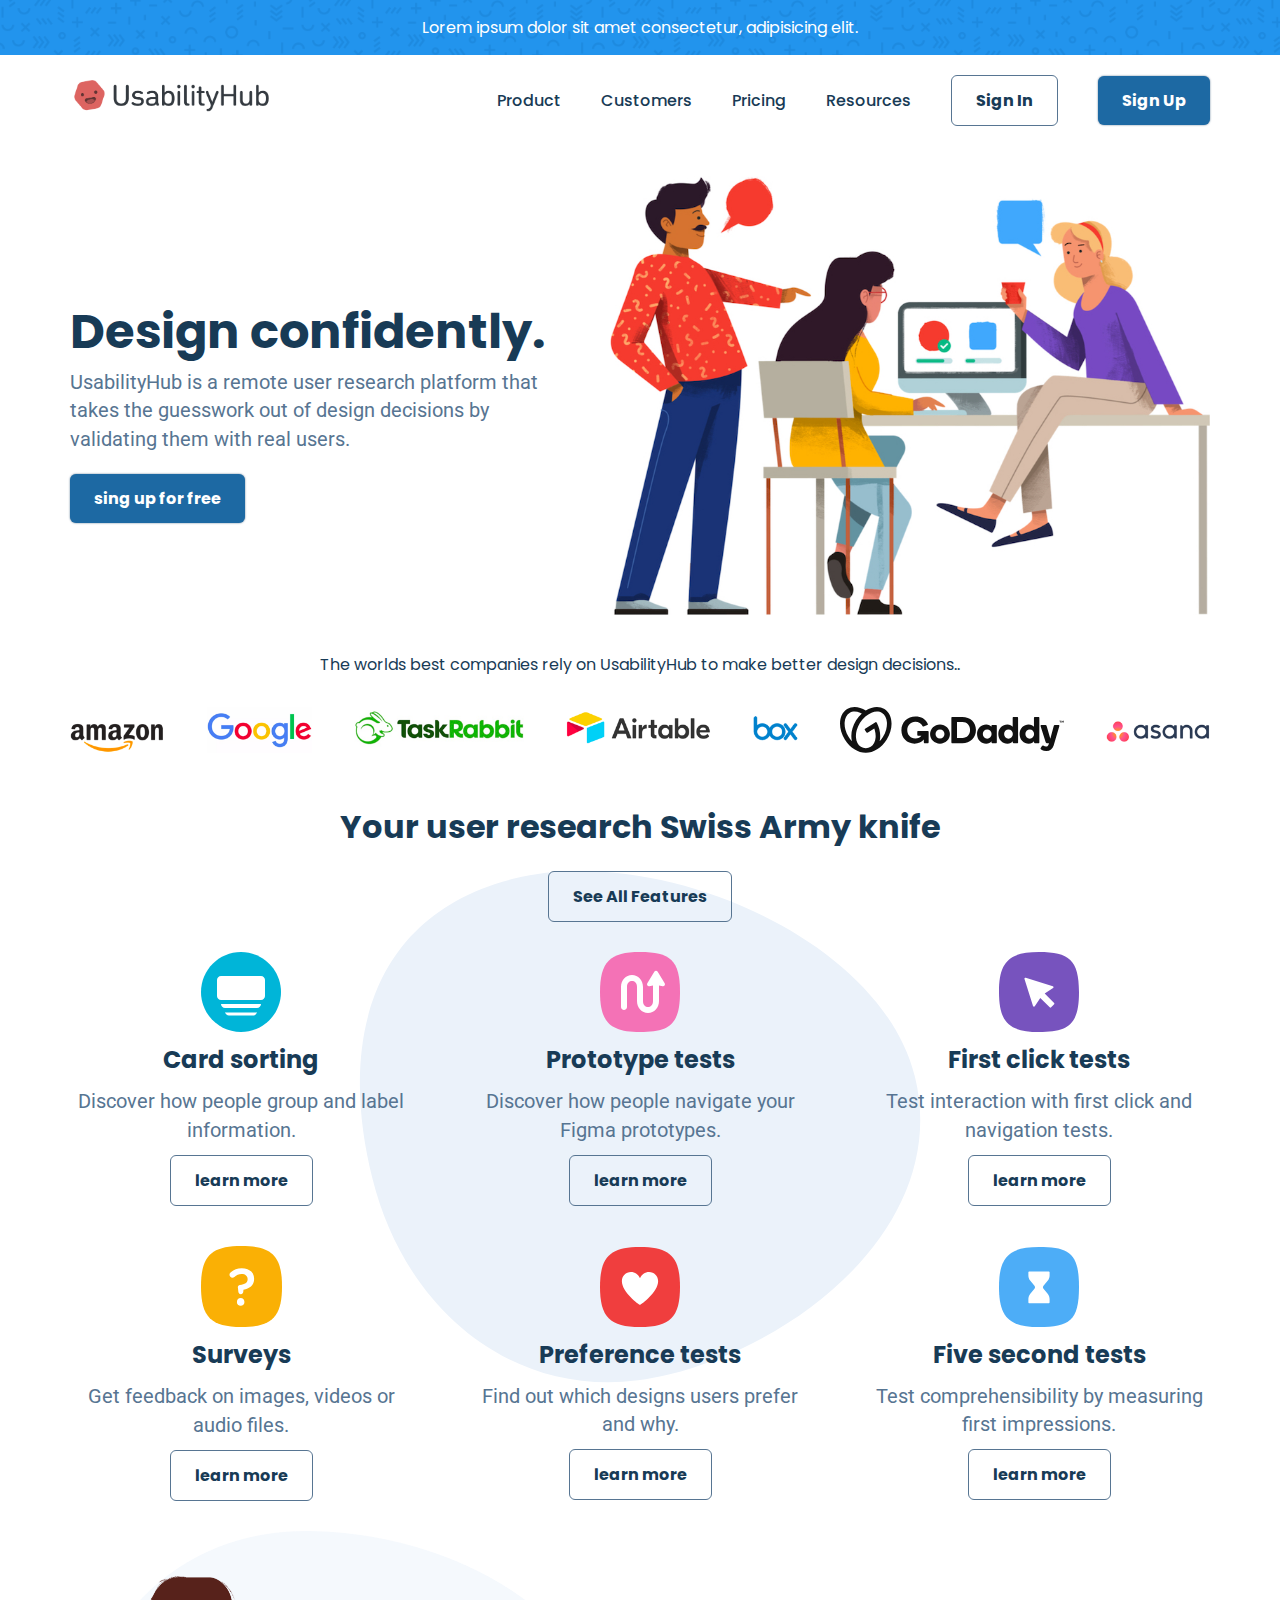
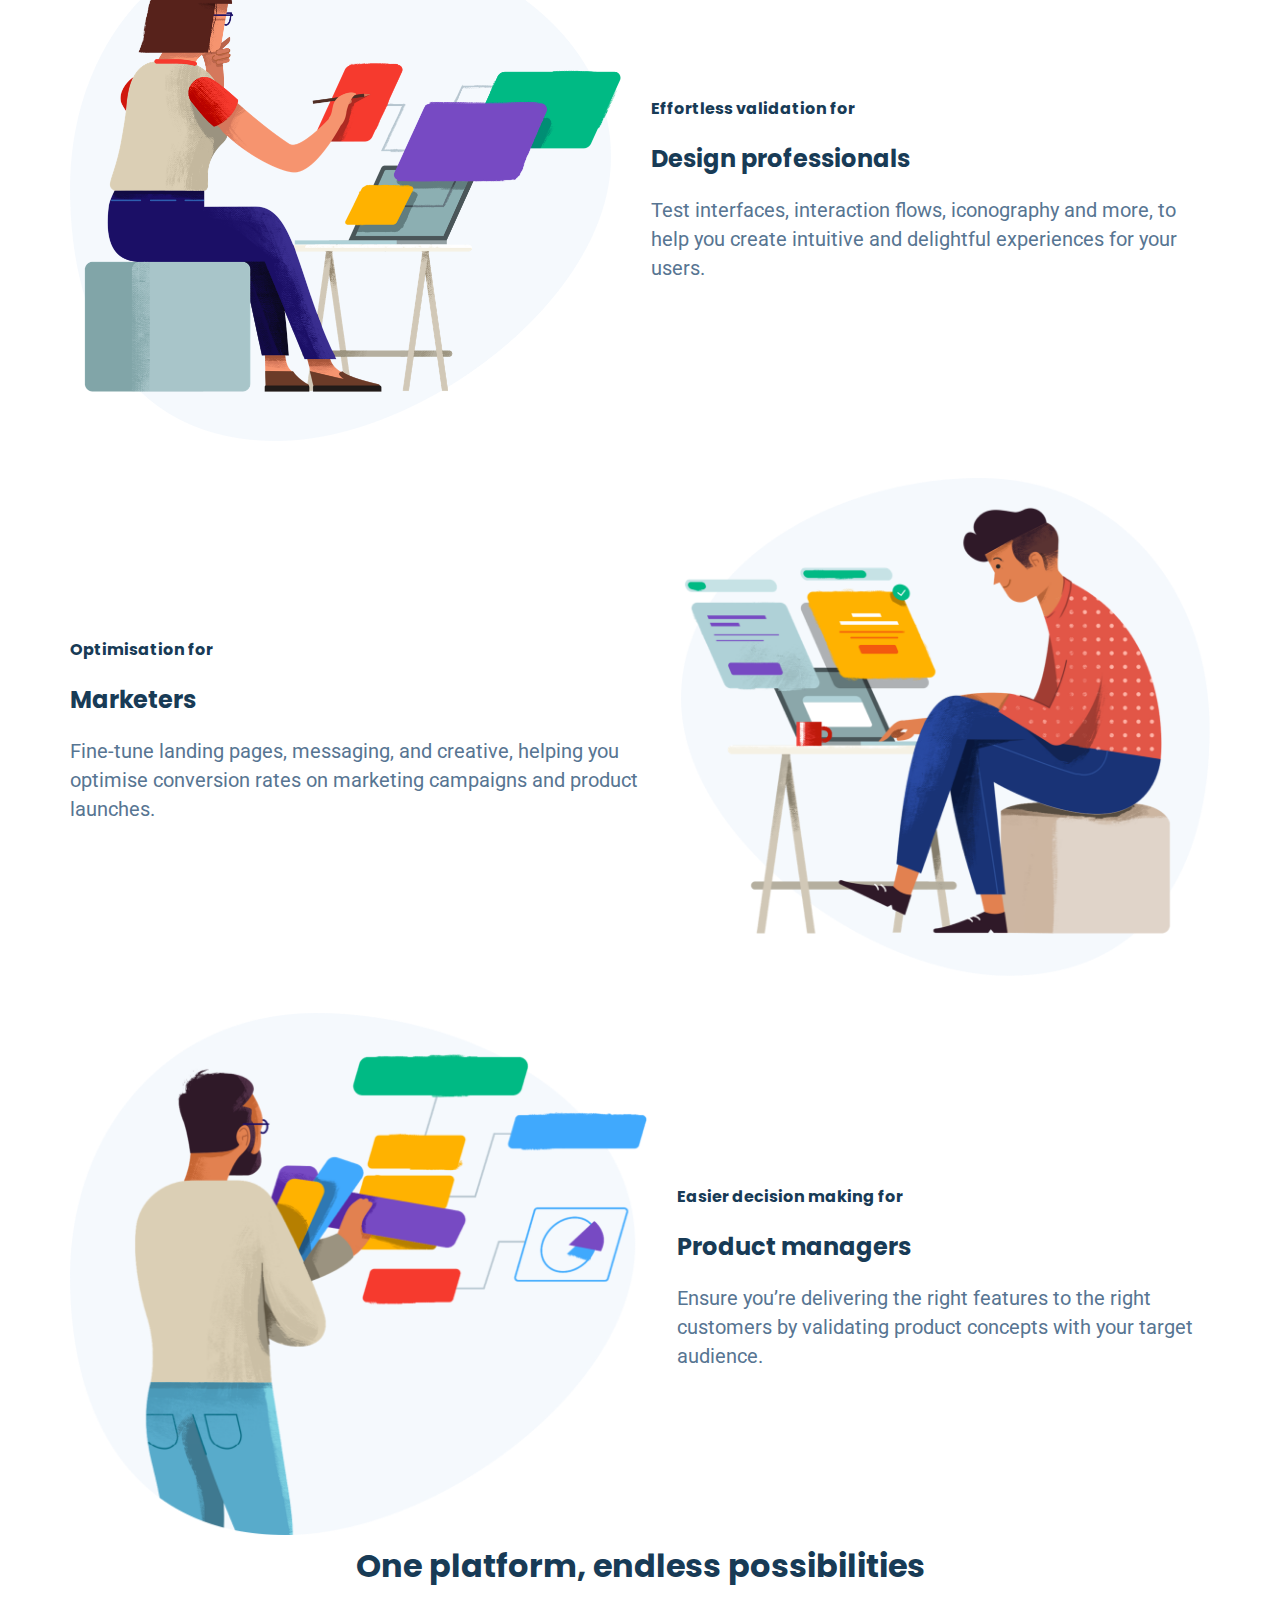
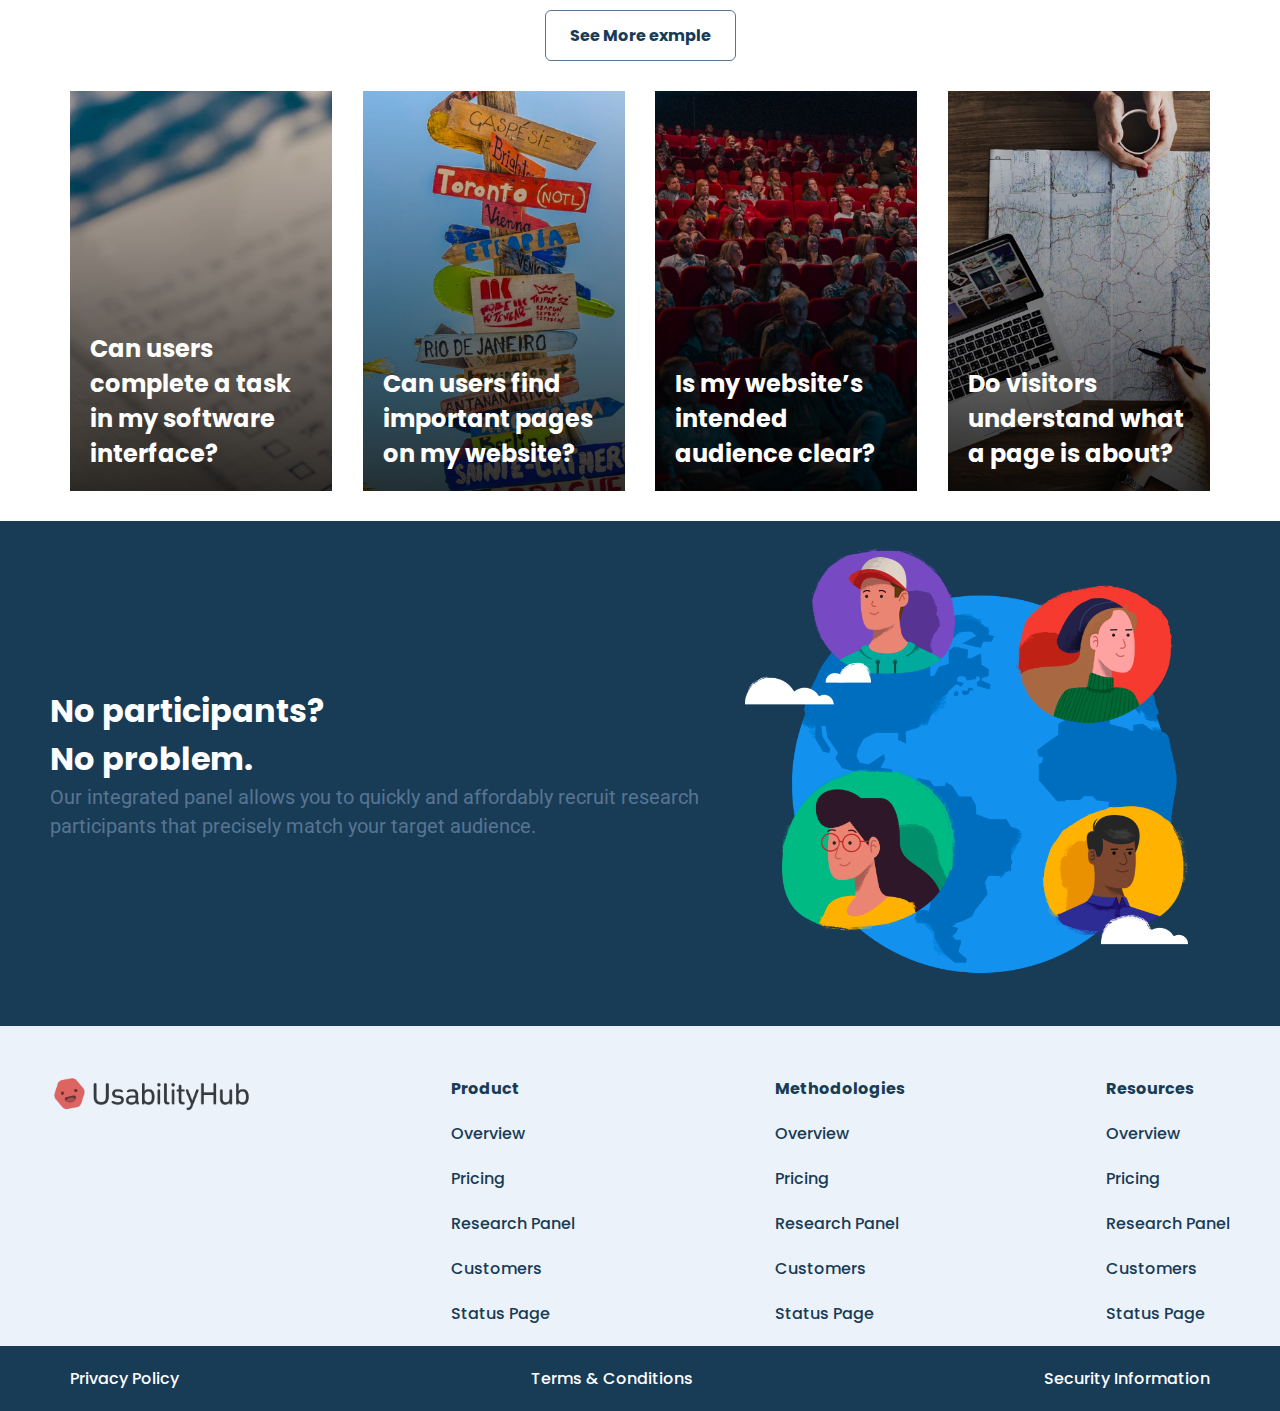
==== index.html @ ff229ddf "all done" ====
<!DOCTYPE html>
<html lang="en">

<head>
    <meta charset="UTF-8">
    <meta name="viewport" content="width=device-width, initial-scale=1.0">
    <title>italianfood</title>
    <link rel="stylesheet" href="style.css">
    <link rel="icon" type="images/png" href="/images/footer Logo.png">
</head>

<body>

    <!-- top section -->

    <div class="top-banner">
        <div class="container">
            <div class="small-text banner-text">Lorem ipsum dolor sit amet consectetur, adipisicing elit.</div>
        </div>
    </div>

    <!-- nav bar -->

    <nav>
        <div class="container main-nav flex">
            <a href="#" class="logo">
                <img src="./image/webpage103.png" alt="logo">
            </a>
            <div class="nav-links">
                <ul class="flex">
                    <li><a href="#" class="hover-link">product</a></li>
                    <li><a href="#" class="hover-link">Customers</a></li>
                    <li><a href="#" class="hover-link">Pricing</a></li>
                    <li><a href="#" class="hover-link">Resources</a></li>
                    <li><a href="#" class="hover-link secondary-button">sign in</a></li>
                    <li><a href="#" class="hover-link primary-button">sign up</a></li>
                </ul>
            </div>
        </div>
    </nav>

    <!-- header -->

    <header>
        <div class="container header-section flex">
            <div class="header-left">
                <h1>Design confidently.</h1>
                <p>UsabilityHub is a remote user research platform that takes the guesswork out of design decisions by
                    validating them with real users.</p>
                <a href="#" class="primary-button">sing up for free</a>
            </div>

            <div class="header-right">
                <img src="./image/webpage105.jpg" alt="105">
            </div>
        </div>
    </header>

    <!-- companies section -->

    <div class="companies-section">
        <div class="container">
            <div class="small-text companies-header">The worlds best companies rely on UsabilityHub to make better
                design decisions..</div>
            <div class="logos flex">
                <img class="logo" src="./image/webpage106.png" alt="106">
                <img class="logo" src="./image/webpage107.png" alt="107">
                <img class="logo" src="./image/webpage108.png" alt="108">
                <img class="logo" src="./image/webpage109.png" alt="109">
                <img class="logo" src="./image/webpage110.png" alt="110">
                <img class="logo" src="./image/webpage111.svg" alt="111">
                <img class="logo" src="./image/webpage112.png" alt="112">
            </div>
        </div>
    </div>

    <!-- features section -->

    <div class="features-section">
        <div class="container">
            <div class="features-header">
                <h2>Your user research Swiss Army knife</h2>
                <a href="#" class="secondary-button">See All Features</a>
            </div>
            <div class="features-area flex">
                <div class="features-card flex">
                    <img src="./image/webpage115.svg" alt="115">
                    <h3>Card sorting</h3>
                    <p>Discover how people group and label information.</p>
                    <a href="#" class="secondary-button">learn more</a>

                </div>


                <div class="features-card flex">
                    <img src="./image/webpage117.svg" alt="117">
                    <h3>Prototype tests</h3>
                    <p>Discover how people navigate your Figma prototypes.</p>
                    <a href="#" class="secondary-button">learn more</a>

                </div>


                <div class="features-card flex">
                    <img src="./image/webpage118.svg" alt="118">
                    <h3>First click tests</h3>
                    <p>Test interaction with first click and navigation tests.</p>
                    <a href="#" class="secondary-button">learn more</a>

                </div>


                <div class="features-card flex">
                    <img src="./image/webpage119.svg" alt="119">
                    <h3>Surveys</h3>
                    <p>Get feedback on images, videos or audio files.</p>
                    <a href="#" class="secondary-button">learn more</a>

                </div>


                <div class="features-card flex">
                    <img src="./image/webpage120.svg" alt="120">
                    <h3>Preference tests</h3>
                    <p>Find out which designs users prefer and why.</p>
                    <a href="#" class="secondary-button">learn more</a>

                </div>


                <div class="features-card flex">
                    <img src="./image/webpage121.svg" alt="121">
                    <h3>Five second tests</h3>
                    <p>Test comprehensibility by measuring first impressions.</p>
                    <a href="#" class="secondary-button">learn more</a>

                </div>

            </div>
        </div>
    </div>



    <!-- big feature section -->


    <div class="big-feature-section">
        <div class="container flex big-feature-container">
            <div class="feature-img">
                <img src="./image/webpage122.png" alt="122">
            </div>
            <div class="fearure-dis flex">
                <h4>Effortless validation for</h4>
                <h3>Design professionals</h3>
                <p>Test interfaces, interaction flows, iconography and more, to help you create intuitive and delightful
                    experiences for your users.
                </p>
            </div>
        </div>

    </div>


    <div class="big-feature-section">
        <div class="container flex big-feature-container" style="flex-direction:row-reverse;">
            <div class="feature-img">
                <img src="./image/webpage126.png" alt="126">
            </div>
            <div class="fearure-dis flex">
                <h4>Optimisation for</h4>
                <h3>Marketers</h3>
                <p>Fine-tune landing pages, messaging, and creative, helping you optimise conversion rates on marketing
                    campaigns and product launches.
                </p>
            </div>
        </div>

    </div>


    <div class="big-feature-section">
        <div class="container flex big-feature-container">
            <div class="feature-img">
                <img src="./image/webpage129.png" alt="129">
            </div>
            <div class="fearure-dis flex">
                <h4>Easier decision making for</h4>
                <h3>Product managers</h3>
                <p>Ensure you’re delivering the right features to the right customers by validating product concepts
                    with your target audience.
                </p>
            </div>
        </div>

    </div>


    <!-- exmple section -->

    <div class="exmple-section">
        <div class="container">
            <div class="exmple-header flex">
                <h2>One platform, endless possibilities</h2>
                <a href="#" class="secondary-button">See More exmple</a>
            </div>
            <div class="exmple-area flex">
                <a href="#" class="exmple-card">
                    <h3 class="exmple-text">Can users complete a task in my software interface?</h3>
                </a>


                <a href="#" class="exmple-card">
                    <h3 class="exmple-text">Can users find important pages on my website?</h3>
                </a>


                <a href="#" class="exmple-card">
                    <h3 class="exmple-text">Is my website’s intended audience clear? </h3>
                </a>


                <a href="#" class="exmple-card">
                    <h3 class="exmple-text">Do visitors understand what a page is about?</h3>
                </a>
            </div>

        </div>
    </div>


    <!-- CTA SECTION -->

    <div class="cta-section">
        <div class="container flex cta-section-container" style="flex-direction: row-reverse;">
            <div class="cta-img">
                <img src="./image/webpage136.png" alt="136">
            </div>

            <div class="cta-dis">
                <h2>No participants?</h2>
                <h2>No problem.</h2>
                <p>Our integrated panel allows you to quickly and affordably recruit research participants that
                    precisely match your target audience.</p>
            </div>

        </div>
    </div>

    <footer>
        <div class="container flex footer-container">
            <a href="#" class="companies-logo">
                <img src="./image/webpage103.png" alt="companies logo">
            </a>

            <div class="link-column flex">
                <h4>Product</h4>
                <a href="#" class="hover-link">Overview</a>
                <a href="#" class="hover-link">Pricing</a>
                <a href="#" class="hover-link">Research panel</a>
                <a href="#" class="hover-link">Customers</a>
                <a href="#" class="hover-link">Status page</a>
            </div>


            <div class="link-column flex">
                <h4>Methodologies</h4>
                <a href="#" class="hover-link">Overview</a>
                <a href="#" class="hover-link">Pricing</a>
                <a href="#" class="hover-link">Research panel</a>
                <a href="#" class="hover-link">Customers</a>
                <a href="#" class="hover-link">Status page</a>
            </div>


            <div class="link-column flex">
                <h4>Resources</h4>
                <a href="#" class="hover-link">Overview</a>
                <a href="#" class="hover-link">Pricing</a>
                <a href="#" class="hover-link">Research panel</a>
                <a href="#" class="hover-link">Customers</a>
                <a href="#" class="hover-link">Status page</a>
            </div>
        </div>
    </footer>

    <!-- subfooter -->
    <div class="subfooter">
        <div class="container flex subfooter-container">
            <a href="#" class="hover-link">Privacy policy</a>
            <a href="#" class="hover-link">Terms & conditions</a>
            <a href="#" class="hover-link">Security information</a>

        </div>
    </div>

</body>

</html>
---- style.css ----
@import url('https://fonts.googleapis.com/css2?family=Poppins:wght@400;500;600&family=Roboto:wght@400;500;700&display=swap');

* {
    margin: 0;
    padding: 0;
    box-sizing: border-box;
}

:root {
    --primary: #183b56;
    --secondary: #577592;
    --accent-color: #2294ed;
    --accent-color-dark: #1d69a3;
    --padding-inline-section: 20px
}

body {
    font-family: 'Poppins', sans-serif;
    color: var(--primary);
}

h1 {
    font-size: 3rem;
}

h2 {
    font-size: 2rem;
}

h3 {
    font-size: 1.5rem;
}

p {
    font-size: 1.25rem;
    font-family: 'roboto', sans-serif;
    line-height: 1.8rem;
    color: var(--secondary);
}

a {
    text-decoration: none;
    display: inline-block;
}

ul {
    list-style: none;
}

/* utility classes */

.small-text {
    font-size: 1rem;
    font-weight: 700px;
}


.container {
    max-width: 1180px;
    margin-inline: auto;
    padding-inline: var(--padding-inline-section);
}

.flex {
    display: flex;
    align-items: center;
}

.hover-link {
    color: var(--primary);
    transition: 0.2s ease-out;
    -webkit-transition: 0.2s ease-out;
    -moz-transition: 0.2s ease-out;
    -ms-transition: 0.2s ease-out;
    -o-transition: 0.2s ease-out;
    text-transform: capitalize;
    font-weight: 500;
}

.hover-link:hover {
    color: var(--accent-color);
}

.primary-button {
    background: var(--accent-color-dark);
    border-radius: 6px;
    -webkit-border-radius: 6px;
    -moz-border-radius: 6px;
    -ms-border-radius: 6px;
    -o-border-radius: 6px;
    transition: 0.2s ease-out;
    -webkit-transition: 0.2s ease-out;
    -moz-transition: 0.2s ease-out;
    -ms-transition: 0.2s ease-out;
    -o-transition: 0.2s ease-out;
    font-weight: 700;
    color: #ffff !important;
    padding: 12px 24px;
    box-shadow: 0 0 2px var(--secondary);
}

.primary-button:hover {
    background: var(--accent-color);
}

.secondary-button {
    border: 0.5px solid var(--secondary);
    border-radius: 6px;
    -webkit-border-radius: 6px;
    -moz-border-radius: 6px;
    -ms-border-radius: 6px;
    -o-border-radius: 6px;
    padding: 12px 24px;
    font-weight: 700;
    color: var(--primary);
    transition: 0.2s ease-out;
    -webkit-transition: 0.2s ease-out;
    -moz-transition: 0.2s ease-out;
    -ms-transition: 0.2s ease-out;
    -o-transition: 0.2s ease-out;
}

.secondary-button:hover {
    border-color: var(--accent-color);
    color: var(--accent-color);
}




/* top bar */

.top-banner {
    background-image: url('./image/webpage102.png');
    background-color: var(--accent-color);
    background-size: 300px;
}

.banner-text {
    color: #ffff;
    padding: 15px 30px;
    text-align: center;
}

/* main nav */

.main-nav {
    justify-content: space-between;
    margin-top: 20px;
}

.main-nav img {
    width: 200px;

}

.nav-links {
    flex-basis: 730px;
}

.nav-links ul {
    justify-content: end;
    gap: 40px;
}


/* header section */

.header-section {
    justify-content: center;
    gap: 50px;
    margin-top: 50px;
}

.header-right img {
    width: 600px;
}

.header-left {
    max-width: 40vw;
}

.header-left h1 {
    margin-top: 20px;
}

.header-left a {
    margin-top: 20px;
}


/* companies section */

.companies-header {
    text-align: center;
    margin-block: 30px;
    color: var(--primary);
}

.logos {
    justify-content: space-between;
    flex-wrap: wrap;
}

.logo {
    height: 46px;
}


/* features-section */

.features-section {
    text-align: center;
    padding: 50px var(--padding-inline-section) 0;
    background-image: url(./image/webpage113.svg);
    background-repeat: no-repeat;
    background-position: center;
}

.features-section h2 {
    margin-bottom: 20px;
}

.features-area {
    flex-wrap: wrap;
    justify-content: space-between;
    gap: 40px;
    margin-top: 30px;
}

.features-card {
    flex-direction: column;
    gap: 10px;
    max-width: 30%;
    align-items: center;
}


/* big-feature-section */


.big-feature-section {
    padding: 30px var(--padding-inline-section)0;

}

.big-feature-container {
    gap: 30px;
}

.feature-img img {
    width: 100%;
}

.fearure-dis {
    flex-direction: column;
    align-items: flex-start;
    gap: 20px;
}


/* exmple section */

.exmple-header {
    flex-direction: column;
    gap: 20px;
}

.exmple-area {
    justify-content: space-between;
    margin-block: 30px;
}

.exmple-card {
    width: 23%;
    position: relative;
    min-height: 400px;
    background: black;
    background: linear-gradient(rgb(0, 0, 0, 0.1), rgb(0, 0, 0, 0.8)), url(./image/webpage132.jpg);
    transition: 0.2S ease-out;
    -webkit-transition: 0.2S ease-out;
    -moz-transition: 0.2S ease-out;
    -ms-transition: 0.2S ease-out;
    -o-transition: 0.2S ease-out;
}

.exmple-card:hover {
    box-shadow: 0 0 10px #888;
}

.exmple-card:nth-child(2) {
    background: linear-gradient(rgb(0, 0, 0, 0.1), rgb(0, 0, 0, 0.8)), url(./image/webpage133.jpg);
    background-size: cover;
}

.exmple-card:nth-child(3) {
    background: linear-gradient(rgb(0, 0, 0, 0.1), rgb(0, 0, 0, 0.8)), url(./image/webpage134.jpg);
    background-size: cover;
}

.exmple-card:nth-child(4) {
    background: linear-gradient(rgb(0, 0, 0, 0.1), rgb(0, 0, 0, 0.8)), url(./image/webpage135.jpg);
    background-size: cover;
}

.exmple-card h3 {
    position: absolute;
    bottom: 20px;
    left: 20px;
    right: 20px;
    color: #ffff;

}


/* cta */


.cta-section{
    background-color: #183b56;
}
.cta-section-container {
    padding: 0 0 var(--padding-inline-section)0;
}

.cta-img img {
    width: 100%;
}

.cta-dis {
    flex-direction: column;
    gap: 20px;
}

.cta-dis h2{
    justify-content: flex-start;
    color: #ffff;
}



/*   footer */

footer{
    background-color:#ebf2fa;;
}

.link-column{
    flex-direction: column;
    align-items: flex-start;
    gap: 20px;
}

.footer-container  {
    align-items: flex-start;
    justify-content: space-between;
    padding: 50px 0 var(--padding-inline-section)0;
    background-color:#ebf2fa;;
}

.companies-logo img{
    width: 200px;
}

/* subfooter */

.subfooter{
    background-color:#183b56;
    padding: var(--padding-inline-section);
    
}

.subfooter-container a {
    color: #ffff;
}

.subfooter-container{
    justify-content: space-between;
}
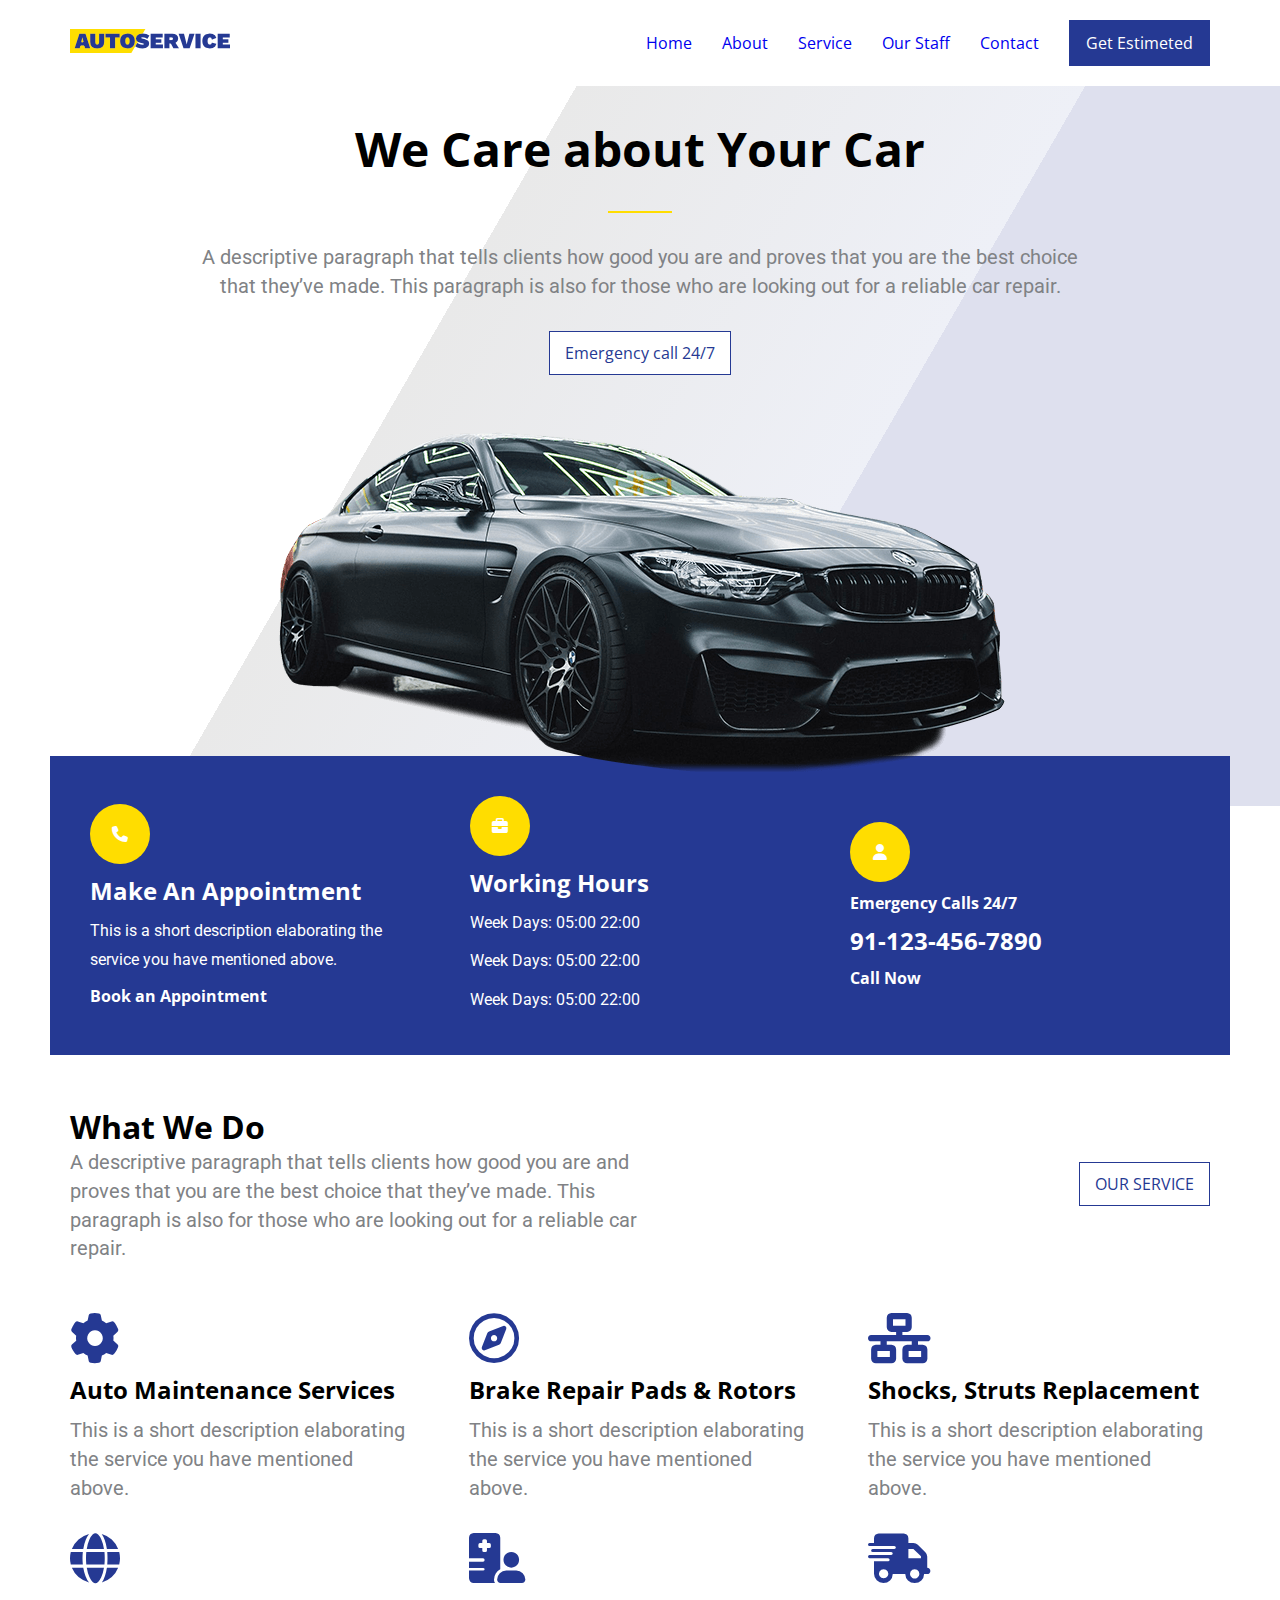
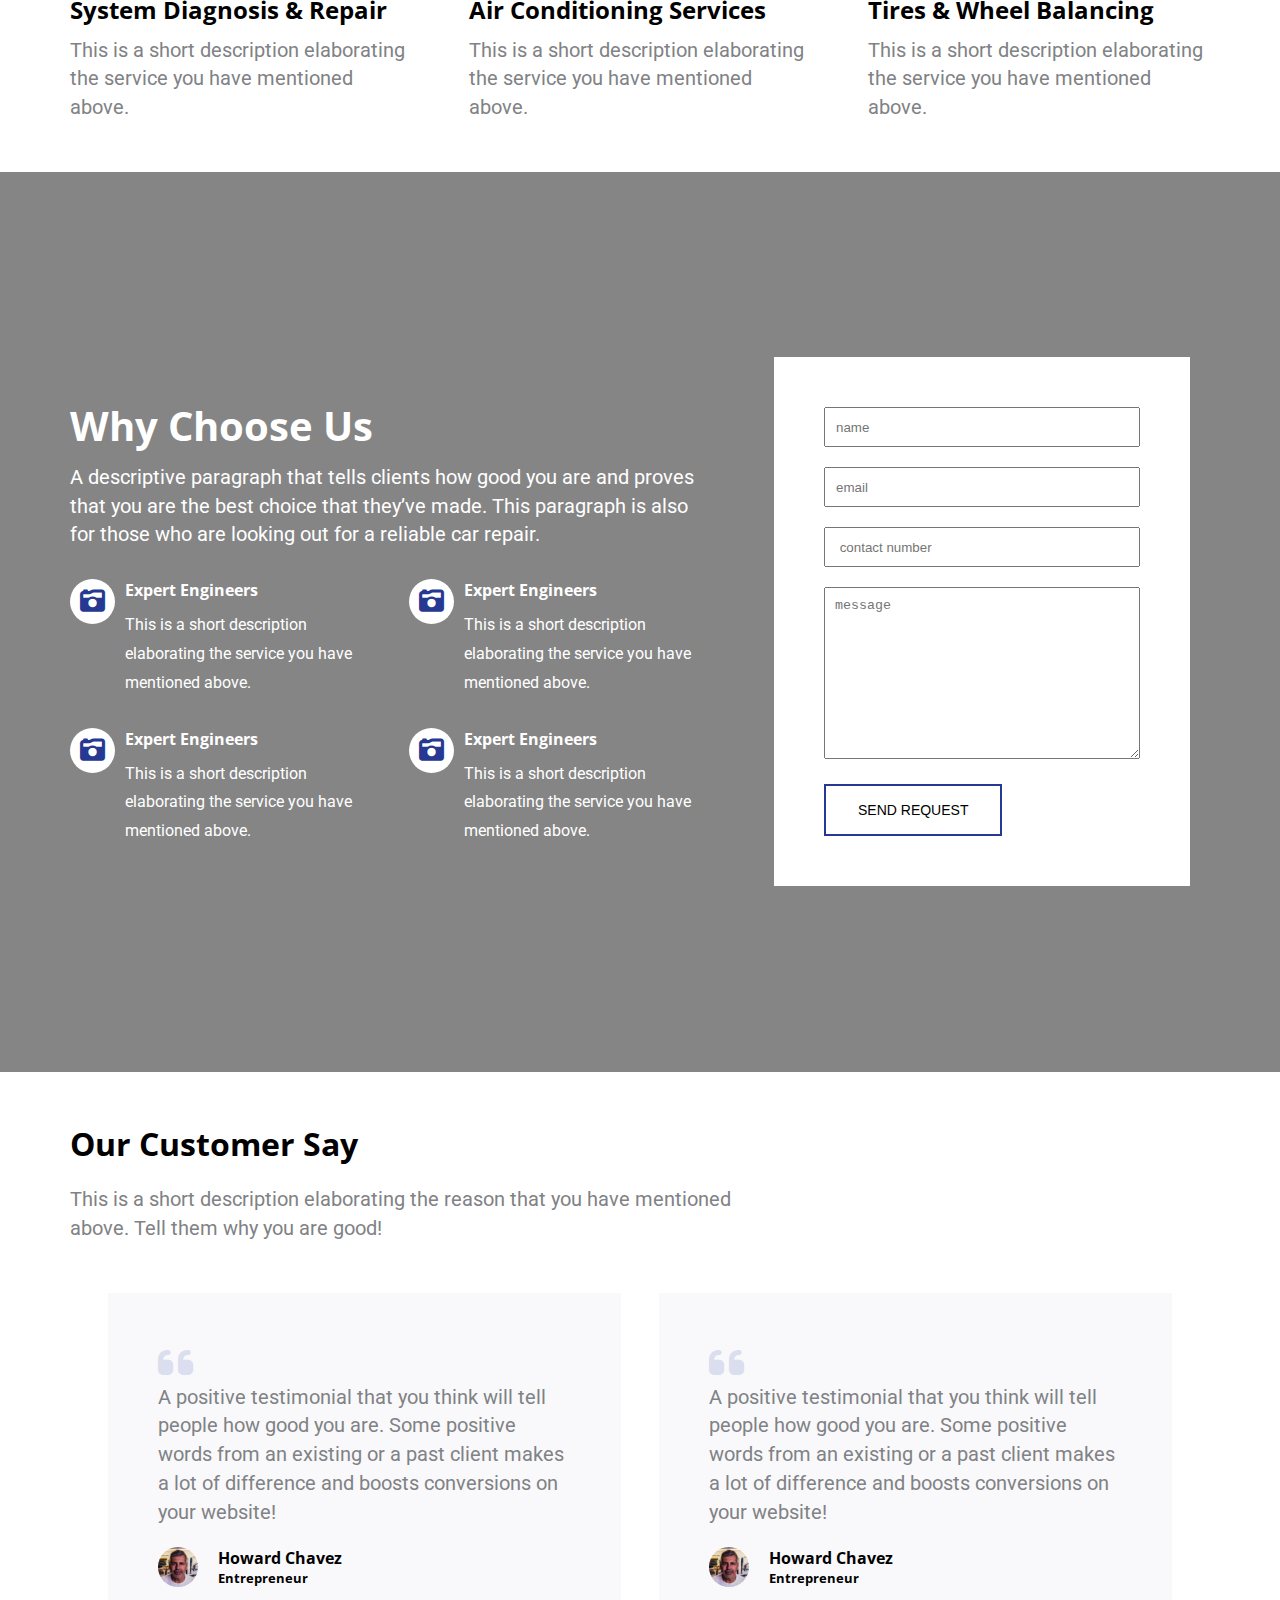
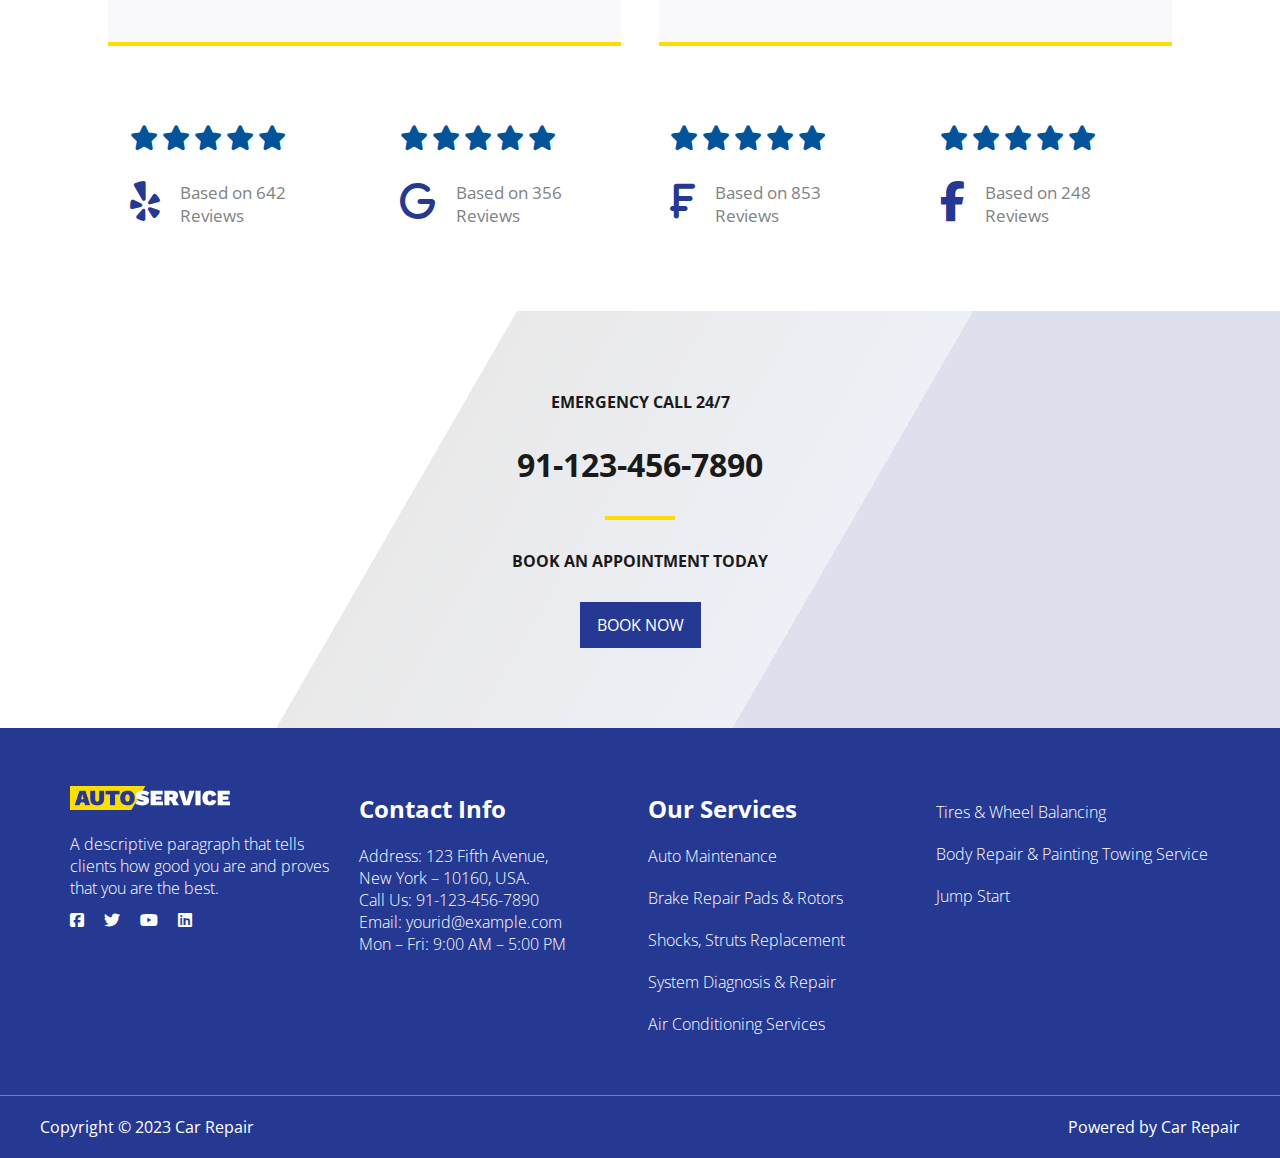
==== commit b88c2552: "contect page and menu links" ====
--- a/index.html
+++ b/index.html
@@ -4,296 +4,455 @@
 <head>
     <meta charset="UTF-8">
     <meta name="viewport" content="width=device-width, initial-scale=1.0">
-    <title>italianfood</title>
+    <title>Auto Service</title>
+    <link href="https://unpkg.com/aos@2.3.1/dist/aos.css" rel="stylesheet">
+    <link rel="stylesheet" href="home.css">
+    <link rel="stylesheet" href="https://cdnjs.cloudflare.com/ajax/libs/font-awesome/6.4.2/css/all.min.css" />
     <link rel="stylesheet" href="style.css">
-    <link rel="icon" type="images/png" href="/images/footer Logo.png">
 </head>
 
 <body>
-
-    <!-- top section -->
-
-    <div class="top-banner">
+    <!-- header -->
+
+    <header class=" flex container">
+
+        <div class="logo">
+            <a href="/"><img src="./images/home/logo.png" alt="logo"></a>
+        </div>
+
+        <div class="menubar">
+            <nav>
+                <ul class="flex">
+                    <li><a href="/">Home</a></li>
+                    <li><a href="/about.html">About</a></li>
+                    <li><a href="/service.html">Service</a></li>
+                    <li><a href="/ourstaff.html">Our Staff</a></li>
+                    <li><a href="/contect.html">Contact</a></li>
+                    <a href="#" class="primary-button">Get Estimeted</a>
+                </ul>
+            </nav>
+        </div>
+    </header>
+
+
+    <!-- section1 -->
+
+    <div class="section1">
+        <div class="section1-header container flex">
+            <div class="content flex">
+                <h1>We Care about Your Car</h1>
+                <span class="line"></span>
+                <p>A descriptive paragraph that tells clients how good you are and proves that you are the best choice
+                    that
+                    they’ve made. This paragraph is also for those who are looking out for a reliable car repair.</p>
+
+                <a href="#" class="secondary-button">Emergency call 24/7</a>
+            </div>
+
+            <img src="./images/home/autoservice01.png" alt="01">
+
+        </div>
+
+
+    </div>
+
+    <!-- section2 -->
+
+    <div class="container section2 flex">
+
+        <div class="box1 box">
+            <i class="fa-solid fa-phone" style="color: #ffffff;"></i>
+            <h3>Make An Appointment </h3>
+            <p>
+                This is a short description elaborating the service you have mentioned above.​​ </p>
+            <h4>Book an Appointment</h4>
+        </div>
+
+        <div class="box2 box">
+            <i class="fa-solid fa-briefcase" style="color: #ffffff;"></i>
+            <h3>
+                Working Hours </h3>
+            <p>Week Days: 05:00 22:00</p>
+            <p>Week Days: 05:00 22:00</p>
+            <p>Week Days: 05:00 22:00</p>
+        </div>
+
+        <div class="box3 box">
+            <i class="fa-solid fa-user" style="color: #ffffff;"></i>
+            <h4>Emergency Calls 24/7</h4>
+            <h3>91-123-456-7890​​</h3>
+            <h4>Call Now</h4>
+        </div>
+    </div>
+
+
+    <!-- section3 -->
+
+    <div class="container section3 flex">
+
+        <div class="right section3-box">
+            <h2>What We Do</h2>
+            <span></span>
+            <p>A descriptive paragraph that tells clients how good you are and proves that you are the best choice that
+                they’ve made. This paragraph is also for those who are looking out for a reliable car repair.</p>
+
+        </div>
+
+        <div class="left section3-box">
+            <a href="#" class="secondary-button">OUR SERVICE</a>
+        </div>
+    </div>
+
+
+    <!-- section4 -->
+
+    <div class="container section4 flex">
+
+        <div class="item">
+            <i class="fa-solid fa-gear"></i>
+            <h3>Auto Maintenance Services</h3>
+            <p>This is a short description elaborating the service you have mentioned above.</p>
+        </div>
+
+        <div class="item">
+            <i class="fa-regular fa-compass"></i>
+            <h3>Brake Repair Pads & Rotors​</h3>
+            <p>This is a short description elaborating the service you have mentioned above.</p>
+        </div>
+
+        <div class="item">
+            <i class="fa-solid fa-network-wired"></i>
+            <h3>Shocks, Struts Replacement​</h3>
+            <p>This is a short description elaborating the service you have mentioned above.</p>
+        </div>
+
+        <div class="item">
+            <i class="fa-solid fa-globe"></i>
+            <h3>System Diagnosis & Repair​​</h3>
+            <p>This is a short description elaborating the service you have mentioned above.</p>
+        </div>
+
+
+        <div class="item">
+            <i class="fa-solid fa-hospital-user"></i>
+            <h3>Air Conditioning Services​​</h3>
+            <p>This is a short description elaborating the service you have mentioned above.</p>
+        </div>
+
+        <div class="item">
+            <i class="fa-solid fa-truck-fast"></i>
+            <h3>Tires & Wheel Balancing​​</h3>
+            <p>This is a short description elaborating the service you have mentioned above.</p>
+        </div>
+
+    </div>
+
+
+    <!-- section5 -->
+
+    <div class="section5">
+        <div class="overlay">
+            <div class="container why flex">
+                <div class="left">
+                    <div>
+                        <h2>Why Choose Us</h2>
+                        <span class="line"></span>
+                        <p>A descriptive paragraph that tells clients how good you are and proves that you are the best
+                            choice that they’ve made. This paragraph is also for those who are looking out for a
+                            reliable
+                            car repair.</p>
+                    </div>
+
+
+                    <div class="itembox">
+
+                        <div class="item">
+                            <div class="icon">
+                                <i class="fa-solid fa-camera-retro"></i>
+                            </div>
+
+                            <div class="contant">
+                                <h3>Expert Engineers</h3>
+                                <p>This is a short description elaborating the service you have mentioned above.</p>
+                            </div>
+                        </div>
+
+                        <div class="item">
+                            <div class="icon">
+                                <i class="fa-solid fa-camera-retro"></i>
+                            </div>
+
+                            <div class="contant">
+                                <h3>Expert Engineers</h3>
+                                <p>This is a short description elaborating the service you have mentioned above.</p>
+                            </div>
+                        </div>
+
+                        <div class="item">
+                            <div class="icon">
+                                <i class="fa-solid fa-camera-retro"></i>
+                            </div>
+
+                            <div class="contant">
+                                <h3>Expert Engineers</h3>
+                                <p>This is a short description elaborating the service you have mentioned above.</p>
+                            </div>
+                        </div>
+
+                        <div class="item">
+                            <div class="icon">
+                                <i class="fa-solid fa-camera-retro"></i>
+                            </div>
+
+                            <div class="contant">
+                                <h3>Expert Engineers</h3>
+                                <p>This is a short description elaborating the service you have mentioned above.</p>
+                            </div>
+                        </div>
+
+
+                    </div>
+
+                </div>
+
+
+
+                <div class="right">
+                    <form action="">
+                        <input type="text" placeholder="name">
+                        <input type="email" placeholder="email">
+                        <input type="text" placeholder=" contact number">
+                        <textarea rows="10" placeholder="message"></textarea>
+                        <button>SEND REQUEST</button>
+
+                    </form>
+                </div>
+            </div>
+        </div>
+    </div>
+
+    <!-- section6 -->
+
+
+    <div class="section6">
+        <div class="container section6-header">
+            <h2>Our Customer Say</h2>
+            <span class="span"></span>
+            <p>This is a short description elaborating the reason that you have mentioned above. Tell them why you are
+                good!
+            </p>
+        </div>
+    </div>
+
+    <!-- section7 -->
+
+    <div class="section7">
         <div class="container">
-            <div class="small-text banner-text">Lorem ipsum dolor sit amet consectetur, adipisicing elit.</div>
-        </div>
-    </div>
-
-    <!-- nav bar -->
-
-    <nav>
-        <div class="container main-nav flex">
-            <a href="#" class="logo">
-                <img src="./image/webpage103.png" alt="logo">
-            </a>
-            <div class="nav-links">
-                <ul class="flex">
-                    <li><a href="#" class="hover-link">product</a></li>
-                    <li><a href="#" class="hover-link">Customers</a></li>
-                    <li><a href="#" class="hover-link">Pricing</a></li>
-                    <li><a href="#" class="hover-link">Resources</a></li>
-                    <li><a href="#" class="hover-link secondary-button">sign in</a></li>
-                    <li><a href="#" class="hover-link primary-button">sign up</a></li>
-                </ul>
-            </div>
-        </div>
-    </nav>
-
-    <!-- header -->
-
-    <header>
-        <div class="container header-section flex">
-            <div class="header-left">
-                <h1>Design confidently.</h1>
-                <p>UsabilityHub is a remote user research platform that takes the guesswork out of design decisions by
-                    validating them with real users.</p>
-                <a href="#" class="primary-button">sing up for free</a>
-            </div>
-
-            <div class="header-right">
-                <img src="./image/webpage105.jpg" alt="105">
-            </div>
-        </div>
-    </header>
-
-    <!-- companies section -->
-
-    <div class="companies-section">
-        <div class="container">
-            <div class="small-text companies-header">The worlds best companies rely on UsabilityHub to make better
-                design decisions..</div>
-            <div class="logos flex">
-                <img class="logo" src="./image/webpage106.png" alt="106">
-                <img class="logo" src="./image/webpage107.png" alt="107">
-                <img class="logo" src="./image/webpage108.png" alt="108">
-                <img class="logo" src="./image/webpage109.png" alt="109">
-                <img class="logo" src="./image/webpage110.png" alt="110">
-                <img class="logo" src="./image/webpage111.svg" alt="111">
-                <img class="logo" src="./image/webpage112.png" alt="112">
-            </div>
-        </div>
-    </div>
-
-    <!-- features section -->
-
-    <div class="features-section">
-        <div class="container">
-            <div class="features-header">
-                <h2>Your user research Swiss Army knife</h2>
-                <a href="#" class="secondary-button">See All Features</a>
-            </div>
-            <div class="features-area flex">
-                <div class="features-card flex">
-                    <img src="./image/webpage115.svg" alt="115">
-                    <h3>Card sorting</h3>
-                    <p>Discover how people group and label information.</p>
-                    <a href="#" class="secondary-button">learn more</a>
-
-                </div>
-
-
-                <div class="features-card flex">
-                    <img src="./image/webpage117.svg" alt="117">
-                    <h3>Prototype tests</h3>
-                    <p>Discover how people navigate your Figma prototypes.</p>
-                    <a href="#" class="secondary-button">learn more</a>
-
-                </div>
-
-
-                <div class="features-card flex">
-                    <img src="./image/webpage118.svg" alt="118">
-                    <h3>First click tests</h3>
-                    <p>Test interaction with first click and navigation tests.</p>
-                    <a href="#" class="secondary-button">learn more</a>
-
-                </div>
-
-
-                <div class="features-card flex">
-                    <img src="./image/webpage119.svg" alt="119">
-                    <h3>Surveys</h3>
-                    <p>Get feedback on images, videos or audio files.</p>
-                    <a href="#" class="secondary-button">learn more</a>
-
-                </div>
-
-
-                <div class="features-card flex">
-                    <img src="./image/webpage120.svg" alt="120">
-                    <h3>Preference tests</h3>
-                    <p>Find out which designs users prefer and why.</p>
-                    <a href="#" class="secondary-button">learn more</a>
-
-                </div>
-
-
-                <div class="features-card flex">
-                    <img src="./image/webpage121.svg" alt="121">
-                    <h3>Five second tests</h3>
-                    <p>Test comprehensibility by measuring first impressions.</p>
-                    <a href="#" class="secondary-button">learn more</a>
-
-                </div>
-
-            </div>
-        </div>
-    </div>
-
-
-
-    <!-- big feature section -->
-
-
-    <div class="big-feature-section">
-        <div class="container flex big-feature-container">
-            <div class="feature-img">
-                <img src="./image/webpage122.png" alt="122">
-            </div>
-            <div class="fearure-dis flex">
-                <h4>Effortless validation for</h4>
-                <h3>Design professionals</h3>
-                <p>Test interfaces, interaction flows, iconography and more, to help you create intuitive and delightful
-                    experiences for your users.
-                </p>
-            </div>
-        </div>
-
-    </div>
-
-
-    <div class="big-feature-section">
-        <div class="container flex big-feature-container" style="flex-direction:row-reverse;">
-            <div class="feature-img">
-                <img src="./image/webpage126.png" alt="126">
-            </div>
-            <div class="fearure-dis flex">
-                <h4>Optimisation for</h4>
-                <h3>Marketers</h3>
-                <p>Fine-tune landing pages, messaging, and creative, helping you optimise conversion rates on marketing
-                    campaigns and product launches.
-                </p>
-            </div>
-        </div>
-
-    </div>
-
-
-    <div class="big-feature-section">
-        <div class="container flex big-feature-container">
-            <div class="feature-img">
-                <img src="./image/webpage129.png" alt="129">
-            </div>
-            <div class="fearure-dis flex">
-                <h4>Easier decision making for</h4>
-                <h3>Product managers</h3>
-                <p>Ensure you’re delivering the right features to the right customers by validating product concepts
-                    with your target audience.
-                </p>
-            </div>
-        </div>
-
-    </div>
-
-
-    <!-- exmple section -->
-
-    <div class="exmple-section">
-        <div class="container">
-            <div class="exmple-header flex">
-                <h2>One platform, endless possibilities</h2>
-                <a href="#" class="secondary-button">See More exmple</a>
-            </div>
-            <div class="exmple-area flex">
-                <a href="#" class="exmple-card">
-                    <h3 class="exmple-text">Can users complete a task in my software interface?</h3>
-                </a>
-
-
-                <a href="#" class="exmple-card">
-                    <h3 class="exmple-text">Can users find important pages on my website?</h3>
-                </a>
-
-
-                <a href="#" class="exmple-card">
-                    <h3 class="exmple-text">Is my website’s intended audience clear? </h3>
-                </a>
-
-
-                <a href="#" class="exmple-card">
-                    <h3 class="exmple-text">Do visitors understand what a page is about?</h3>
-                </a>
-            </div>
-
-        </div>
-    </div>
-
-
-    <!-- CTA SECTION -->
-
-    <div class="cta-section">
-        <div class="container flex cta-section-container" style="flex-direction: row-reverse;">
-            <div class="cta-img">
-                <img src="./image/webpage136.png" alt="136">
-            </div>
-
-            <div class="cta-dis">
-                <h2>No participants?</h2>
-                <h2>No problem.</h2>
-                <p>Our integrated panel allows you to quickly and affordably recruit research participants that
-                    precisely match your target audience.</p>
-            </div>
-
-        </div>
-    </div>
+
+            <div class="mainbox">
+                <div class="content">
+                    <i class="fa-solid fa-quote-left"></i>
+                    <p>
+                        A positive testimonial that you think will tell people how good you are. Some positive words
+                        from an existing or a past client makes a lot of difference and boosts conversions on your
+                        website!</p>
+                </div>
+                <div class="name">
+                    <div class="img">
+                        <img src="./images/home/auto service09.jpg" alt="09">
+                    </div>
+                    <div class="namehead">
+                        <h4>Howard Chavez​</h4>
+                        <h5>Entrepreneur</h5>
+                    </div>
+                </div>
+            </div>
+
+            <div class="mainbox">
+                <div class="content">
+                    <i class="fa-solid fa-quote-left"></i>
+                    <p>
+                        A positive testimonial that you think will tell people how good you are. Some positive words
+                        from an existing or a past client makes a lot of difference and boosts conversions on your
+                        website!</p>
+                </div>
+                <div class="name">
+                    <div class="img">
+                        <img src="./images/home/auto service09.jpg" alt="09">
+                    </div>
+                    <div class="namehead">
+                        <h4>Howard Chavez​</h4>
+                        <h5>Entrepreneur</h5>
+                    </div>
+                </div>
+            </div>
+
+        </div>
+    </div>
+
+
+    <!-- section8 -->
+
+    <div class="section8">
+        <div class="container flex">
+
+            <div class="mainbox1">
+
+                <div class="star">
+                    <i class="fa-solid fa-star" style="color: #025399;"></i>
+                    <i class="fa-solid fa-star" style="color: #025399;"></i>
+                    <i class="fa-solid fa-star" style="color: #025399;"></i>
+                    <i class="fa-solid fa-star" style="color: #025399;"></i>
+                    <i class="fa-solid fa-star" style="color: #025399;"></i>
+                </div>
+                <div class="icon">
+                    <div class="icon1">
+                        <i class="fa-brands fa-yelp"></i>
+                    </div>
+                    <div class="icon2">
+                        <h5>Based on 642 Reviews</h5>
+                    </div>
+                </div>
+            </div>
+
+            <div class="mainbox1">
+
+                <div class="star">
+                    <i class="fa-solid fa-star" style="color: #025399;"></i>
+                    <i class="fa-solid fa-star" style="color: #025399;"></i>
+                    <i class="fa-solid fa-star" style="color: #025399;"></i>
+                    <i class="fa-solid fa-star" style="color: #025399;"></i>
+                    <i class="fa-solid fa-star" style="color: #025399;"></i>
+                </div>
+                <div class="icon">
+                    <div class="icon1">
+                        <i class="fa-solid fa-g"></i>
+                    </div>
+                    <div class="icon2">
+                        <h5>Based on 356 Reviews</h5>
+                    </div>
+                </div>
+            </div>
+
+            <div class="mainbox1">
+
+                <div class="star">
+                    <i class="fa-solid fa-star" style="color: #025399;"></i>
+                    <i class="fa-solid fa-star" style="color: #025399;"></i>
+                    <i class="fa-solid fa-star" style="color: #025399;"></i>
+                    <i class="fa-solid fa-star" style="color: #025399;"></i>
+                    <i class="fa-solid fa-star" style="color: #025399;"></i>
+                </div>
+                <div class="icon">
+                    <div class="icon1">
+                        <i class="fa-solid fa-franc-sign"></i>
+                    </div>
+                    <div class="icon2">
+                        <h5>Based on 853 Reviews</h5>
+                    </div>
+                </div>
+            </div>
+
+            <div class="mainbox1">
+
+                <div class="star">
+                    <i class="fa-solid fa-star" style="color: #025399;"></i>
+                    <i class="fa-solid fa-star" style="color: #025399;"></i>
+                    <i class="fa-solid fa-star" style="color: #025399;"></i>
+                    <i class="fa-solid fa-star" style="color: #025399;"></i>
+                    <i class="fa-solid fa-star" style="color: #025399;"></i>
+                </div>
+                <div class="icon">
+                    <div class="icon1">
+                        <i class="fa-brands fa-facebook-f"></i>
+                    </div>
+                    <div class="icon2">
+                        <h5>Based on 248 Reviews</h5>
+                    </div>
+                </div>
+            </div>
+
+
+        </div>
+    </div>
+
+
+    <!-- section9 -->
+
+
+    <div class="section9">
+        <div class="container section9-bar">
+            <h4>EMERGENCY CALL 24/7</h4>
+            <h2>91-123-456-7890</h2>
+            <span class="span"></span>
+            <h4>BOOK AN APPOINTMENT TODAY</h4>
+            <a href="#" class="primary-button">BOOK NOW</a>
+        </div>
+    </div>
+
+
+    <!-- footer -->
 
     <footer>
-        <div class="container flex footer-container">
-            <a href="#" class="companies-logo">
-                <img src="./image/webpage103.png" alt="companies logo">
-            </a>
-
-            <div class="link-column flex">
-                <h4>Product</h4>
-                <a href="#" class="hover-link">Overview</a>
-                <a href="#" class="hover-link">Pricing</a>
-                <a href="#" class="hover-link">Research panel</a>
-                <a href="#" class="hover-link">Customers</a>
-                <a href="#" class="hover-link">Status page</a>
-            </div>
-
-
-            <div class="link-column flex">
-                <h4>Methodologies</h4>
-                <a href="#" class="hover-link">Overview</a>
-                <a href="#" class="hover-link">Pricing</a>
-                <a href="#" class="hover-link">Research panel</a>
-                <a href="#" class="hover-link">Customers</a>
-                <a href="#" class="hover-link">Status page</a>
-            </div>
-
-
-            <div class="link-column flex">
-                <h4>Resources</h4>
-                <a href="#" class="hover-link">Overview</a>
-                <a href="#" class="hover-link">Pricing</a>
-                <a href="#" class="hover-link">Research panel</a>
-                <a href="#" class="hover-link">Customers</a>
-                <a href="#" class="hover-link">Status page</a>
-            </div>
-        </div>
+        <div class="container flex">
+
+            <div class="item1 item">
+                <img src="./images/home/logo 2.png" alt="logo">
+                <h4>A descriptive paragraph that tells clients how good you are and proves that you are the best.</h4>
+
+                <div class="social">
+                    <a href="#"><i class="fa-brands fa-square-facebook" style="color: #ffffff;"></i></a>
+                    <a href="#"><i class="fa-brands fa-twitter" style="color: #ffffff;"></i></a>
+                    <a href="#"><i class="fa-brands fa-youtube" style="color: #ffffff;"></i></a>
+                    <a href="#"><i class="fa-brands fa-linkedin" style="color: #ffffff;"></i></a>
+                </div>
+            </div>
+
+            <div class="item2 item">
+                <a href="#"><h3>Contact Info</h3></a>
+                <h4>Address: 123 Fifth Avenue,
+                    <br>
+                    New York – 10160, USA.
+                    <br>
+                    Call Us: 91-123-456-7890
+                    <br> 
+                    Email: yourid@example.com
+                    <br>
+                    Mon – Fri: 9:00 AM – 5:00 PM</h4>
+            </div>
+
+            <div class="item3 item">
+                <a href="#"><h3>Our Services</h3></a>
+                <a href="#"><h4>Auto Maintenance</h4></a>
+                <a href="#"><h4>Brake Repair Pads & Rotors</h4></a>
+                <a href="#"><h4>Shocks, Struts Replacement</h4></a>
+                <a href="#"><h4>System Diagnosis & Repair​​</h4></a>
+                <a href="#"><h4>Air Conditioning Services</h4></a>
+            </div>
+
+            <div class="item4 item">
+                <a href="#"><h4>Tires & Wheel Balancing​​</h4></a>
+                <a href="#"><h4>Body Repair & Painting</h4></a>
+                <a href="#"><h4>Towing Service</h4></a>
+                <a href="#"><h4>Jump Start</h4></a>
+            </div>
+
+        </div>
+
     </footer>
-
-    <!-- subfooter -->
+ 
+ 
     <div class="subfooter">
-        <div class="container flex subfooter-container">
-            <a href="#" class="hover-link">Privacy policy</a>
-            <a href="#" class="hover-link">Terms & conditions</a>
-            <a href="#" class="hover-link">Security information</a>
-
-        </div>
-    </div>
-
+        <div class="footer-2">
+            <a href="#"><h4>Copyright © 2023 Car Repair</h4></a>
+            <a href="#"><h4>Powered by Car Repair</h4></a>
+        </div>
+    </div>
+
+    <script src="https://unpkg.com/aos@2.3.1/dist/aos.js"></script>
+    <script>
+        AOS.init();
+      </script>
 </body>
 
 </html>--- a/style.css
+++ b/style.css
@@ -1,4 +1,10 @@
-@import url('https://fonts.googleapis.com/css2?family=Poppins:wght@400;500;600&family=Roboto:wght@400;500;700&display=swap');
+@import url(./css/about.css);
+@import url(./css/home.css);
+@import url(./css/service.css);
+@import url(./css/ourstaff.css);
+@import url(./css/contect.css);
+
+@import url('https://fonts.googleapis.com/css2?family=Open+Sans:wght@400;500;600;700&family=Roboto:wght@400;500;700&display=swap');
 
 * {
     margin: 0;
@@ -6,17 +12,19 @@
     box-sizing: border-box;
 }
 
+
 :root {
-    --primary: #183b56;
-    --secondary: #577592;
-    --accent-color: #2294ed;
-    --accent-color-dark: #1d69a3;
+    --primary: #253993;
+    --secondary: #ffdd00;
+    --accent-color-light: #ffffff;
+    --accent-color-dark: #000000;
+    --p-color: #808285;
     --padding-inline-section: 20px
 }
 
 body {
-    font-family: 'Poppins', sans-serif;
-    color: var(--primary);
+    font-family: 'Open Sans', sans-serif;
+    color: var(--accent-color-dark);
 }
 
 h1 {
@@ -35,7 +43,7 @@
     font-size: 1.25rem;
     font-family: 'roboto', sans-serif;
     line-height: 1.8rem;
-    color: var(--secondary);
+    color: var(--p-color);
 }
 
 a {
@@ -47,18 +55,14 @@
     list-style: none;
 }
 
+
 /* utility classes */
-
-.small-text {
-    font-size: 1rem;
-    font-weight: 700px;
-}
-
 
 .container {
     max-width: 1180px;
     margin-inline: auto;
     padding-inline: var(--padding-inline-section);
+    overflow: hidden;
 }
 
 .flex {
@@ -73,307 +77,125 @@
     -moz-transition: 0.2s ease-out;
     -ms-transition: 0.2s ease-out;
     -o-transition: 0.2s ease-out;
-    text-transform: capitalize;
-    font-weight: 500;
 }
 
 .hover-link:hover {
-    color: var(--accent-color);
+    color: var(--accent-color-light);
 }
 
 .primary-button {
-    background: var(--accent-color-dark);
-    border-radius: 6px;
-    -webkit-border-radius: 6px;
-    -moz-border-radius: 6px;
-    -ms-border-radius: 6px;
-    -o-border-radius: 6px;
-    transition: 0.2s ease-out;
-    -webkit-transition: 0.2s ease-out;
-    -moz-transition: 0.2s ease-out;
-    -ms-transition: 0.2s ease-out;
-    -o-transition: 0.2s ease-out;
-    font-weight: 700;
-    color: #ffff !important;
-    padding: 12px 24px;
-    box-shadow: 0 0 2px var(--secondary);
+    background: var(--primary);
+    color: var(--accent-color-light);
+    padding: 10px 15px;
+    transition: 0.2s ease-in-out;
+    -webkit-transition: 0.2s ease-in-out;
+    -moz-transition: 0.2s ease-in-out;
+    -ms-transition: 0.2s ease-in-out;
+    -o-transition: 0.2s ease-in-out;
+    border: 2px solid var(--primary);
 }
 
 .primary-button:hover {
-    background: var(--accent-color);
+    background-color: var(--accent-color-light);
+    color: var(--primary);
+    border: 2px solid var(--primary);
 }
 
 .secondary-button {
-    border: 0.5px solid var(--secondary);
-    border-radius: 6px;
-    -webkit-border-radius: 6px;
-    -moz-border-radius: 6px;
-    -ms-border-radius: 6px;
-    -o-border-radius: 6px;
-    padding: 12px 24px;
-    font-weight: 700;
+    background: var(--accent-color-light);
+    border: 1px solid var(--primary);
     color: var(--primary);
-    transition: 0.2s ease-out;
-    -webkit-transition: 0.2s ease-out;
-    -moz-transition: 0.2s ease-out;
-    -ms-transition: 0.2s ease-out;
-    -o-transition: 0.2s ease-out;
+    padding: 10px 15px;
+    transition: 0.2s ease-in-out;
+    -webkit-transition: 0.2s ease-in-out;
+    -moz-transition: 0.2s ease-in-out;
+    -ms-transition: 0.2s ease-in-out;
+    -o-transition: 0.2s ease-in-out;
 }
 
 .secondary-button:hover {
-    border-color: var(--accent-color);
-    color: var(--accent-color);
-}
-
-
-
-
-/* top bar */
-
-.top-banner {
-    background-image: url('./image/webpage102.png');
-    background-color: var(--accent-color);
-    background-size: 300px;
-}
-
-.banner-text {
-    color: #ffff;
-    padding: 15px 30px;
-    text-align: center;
-}
-
-/* main nav */
-
-.main-nav {
-    justify-content: space-between;
-    margin-top: 20px;
-}
-
-.main-nav img {
-    width: 200px;
-
-}
-
-.nav-links {
-    flex-basis: 730px;
-}
-
-.nav-links ul {
-    justify-content: end;
-    gap: 40px;
-}
-
-
-/* header section */
-
-.header-section {
-    justify-content: center;
-    gap: 50px;
-    margin-top: 50px;
-}
-
-.header-right img {
-    width: 600px;
-}
-
-.header-left {
-    max-width: 40vw;
-}
-
-.header-left h1 {
-    margin-top: 20px;
-}
-
-.header-left a {
-    margin-top: 20px;
-}
-
-
-/* companies section */
-
-.companies-header {
-    text-align: center;
-    margin-block: 30px;
-    color: var(--primary);
-}
-
-.logos {
-    justify-content: space-between;
-    flex-wrap: wrap;
-}
-
-.logo {
-    height: 46px;
-}
-
-
-/* features-section */
-
-.features-section {
-    text-align: center;
-    padding: 50px var(--padding-inline-section) 0;
-    background-image: url(./image/webpage113.svg);
-    background-repeat: no-repeat;
-    background-position: center;
-}
-
-.features-section h2 {
-    margin-bottom: 20px;
-}
-
-.features-area {
-    flex-wrap: wrap;
-    justify-content: space-between;
-    gap: 40px;
-    margin-top: 30px;
-}
-
-.features-card {
-    flex-direction: column;
+    background-color: var(--primary);
+    color: var(--accent-color-light);
+}
+
+span{
+    width: 60px;
+    height: 4px;
+    background-color: var(--secondary);
+}
+
+/* header */
+
+header {
+    justify-content: space-between;
+    padding: 20px 50px;
+}
+
+.menubar ul {
+    justify-content: space-between;
+    gap: 30px;
+}
+
+
+
+
+/* footer */
+
+footer{
+    background-color: var(--primary);
+    color: #fff;
+    padding: 50px;
+}
+
+footer .container{
+    justify-content: space-between;
+    align-items: first baseline;
     gap: 10px;
-    max-width: 30%;
+}
+footer .item{
+    width: 24%;
+}
+
+footer .item h3{
+    color: var(--accent-color-light);
+    margin-bottom: 10px;
+}
+
+footer .item h4{
+    color: var(--accent-color-light);
+    font-weight: 100;
+    padding: 10px 0;
+}
+
+footer .item1 h4{
+    padding: 10px 0;
+}
+
+footer .social{
+    display: flex;
+    gap: 20px;
+}
+
+.subfooter .footer-2{
+    display: flex;
+    justify-content: space-between;
     align-items: center;
-}
-
-
-/* big-feature-section */
-
-
-.big-feature-section {
-    padding: 30px var(--padding-inline-section)0;
-
-}
-
-.big-feature-container {
-    gap: 30px;
-}
-
-.feature-img img {
-    width: 100%;
-}
-
-.fearure-dis {
-    flex-direction: column;
-    align-items: flex-start;
-    gap: 20px;
-}
-
-
-/* exmple section */
-
-.exmple-header {
-    flex-direction: column;
-    gap: 20px;
-}
-
-.exmple-area {
-    justify-content: space-between;
-    margin-block: 30px;
-}
-
-.exmple-card {
-    width: 23%;
-    position: relative;
-    min-height: 400px;
-    background: black;
-    background: linear-gradient(rgb(0, 0, 0, 0.1), rgb(0, 0, 0, 0.8)), url(./image/webpage132.jpg);
-    transition: 0.2S ease-out;
-    -webkit-transition: 0.2S ease-out;
-    -moz-transition: 0.2S ease-out;
-    -ms-transition: 0.2S ease-out;
-    -o-transition: 0.2S ease-out;
-}
-
-.exmple-card:hover {
-    box-shadow: 0 0 10px #888;
-}
-
-.exmple-card:nth-child(2) {
-    background: linear-gradient(rgb(0, 0, 0, 0.1), rgb(0, 0, 0, 0.8)), url(./image/webpage133.jpg);
-    background-size: cover;
-}
-
-.exmple-card:nth-child(3) {
-    background: linear-gradient(rgb(0, 0, 0, 0.1), rgb(0, 0, 0, 0.8)), url(./image/webpage134.jpg);
-    background-size: cover;
-}
-
-.exmple-card:nth-child(4) {
-    background: linear-gradient(rgb(0, 0, 0, 0.1), rgb(0, 0, 0, 0.8)), url(./image/webpage135.jpg);
-    background-size: cover;
-}
-
-.exmple-card h3 {
-    position: absolute;
-    bottom: 20px;
-    left: 20px;
-    right: 20px;
-    color: #ffff;
-
-}
-
-
-/* cta */
-
-
-.cta-section{
-    background-color: #183b56;
-}
-.cta-section-container {
-    padding: 0 0 var(--padding-inline-section)0;
-}
-
-.cta-img img {
-    width: 100%;
-}
-
-.cta-dis {
-    flex-direction: column;
-    gap: 20px;
-}
-
-.cta-dis h2{
-    justify-content: flex-start;
-    color: #ffff;
-}
-
-
-
-/*   footer */
-
-footer{
-    background-color:#ebf2fa;;
-}
-
-.link-column{
-    flex-direction: column;
-    align-items: flex-start;
-    gap: 20px;
-}
-
-.footer-container  {
-    align-items: flex-start;
-    justify-content: space-between;
-    padding: 50px 0 var(--padding-inline-section)0;
-    background-color:#ebf2fa;;
-}
-
-.companies-logo img{
-    width: 200px;
-}
-
-/* subfooter */
-
-.subfooter{
-    background-color:#183b56;
-    padding: var(--padding-inline-section);
-    
-}
-
-.subfooter-container a {
-    color: #ffff;
-}
-
-.subfooter-container{
-    justify-content: space-between;
-}+    border-top: 1px solid var(--p-color);
+    background-color: var(--primary);
+    color: #fff;
+    padding: 20px 40px;
+}
+
+.footer-2 h4 {
+font-weight: 400;
+color: var(--accent-color-light);
+}
+
+
+
+
+
+
+
+
+
